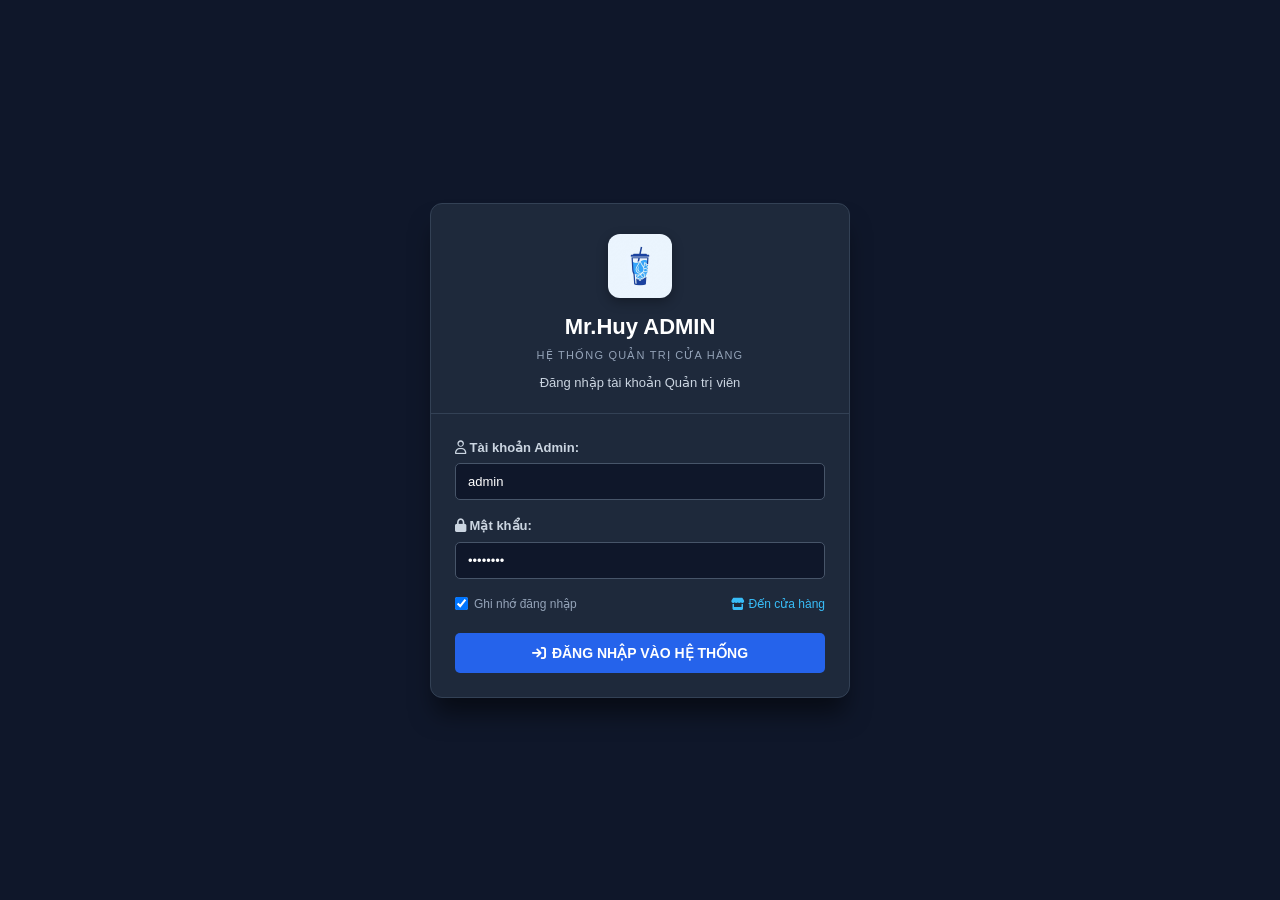
==== admin.html @ f458b7d9 "feat: complete thermomall e-commerce web app (no popup, toast notifications, customer profile edit, " ====
<!DOCTYPE html>
<html lang="vi">
<head>
    <meta charset="UTF-8">
    <meta name="viewport" content="width=device-width, initial-scale=1.0">
    <title>Mr.Huy Admin - Hệ Thống Quản Trị Cửa Hàng</title>
    <!-- Font Awesome Icons -->
    <link rel="stylesheet" href="https://cdnjs.cloudflare.com/ajax/libs/font-awesome/6.4.0/css/all.min.css">
    <!-- Admin Stylesheet -->
    <link rel="stylesheet" href="css/admin.css">
</head>
<body>

    <!-- ========================================================
         MÀN HÌNH ĐĂNG NHẬP BẮT BUỘC BAN ĐẦU CHO ADMIN
         (Mới vào bắt buộc đăng nhập để vào hệ thống quản trị)
         ======================================================== -->
    <div id="adminLoginScreen" style="position: fixed; inset: 0; background: #0f172a; z-index: 99999; display: flex; align-items: center; justify-content: center; padding: 20px;">
        <div style="background: #1e293b; border: 1px solid #334155; border-radius: 12px; width: 100%; max-width: 420px; box-shadow: 0 20px 25px -5px rgba(0,0,0,0.5); overflow: hidden;">
            <div style="padding: 30px 24px 20px 24px; text-align: center; border-bottom: 1px solid #334155;">
                <img src="img/logo.png" alt="Mr.Huy Admin Logo" style="width: 64px; height: 64px; border-radius: 12px; margin: 0 auto 12px auto; display: block; object-fit: cover; box-shadow: 0 4px 12px rgba(0,0,0,0.3);">
                <h2 style="color: #fff; font-size: 22px; font-weight: 800; margin: 0;">Mr.Huy ADMIN</h2>
                <p style="font-size: 11px; color: #94a3b8; text-transform: uppercase; letter-spacing: 1.2px; margin-top: 4px;">
                    HỆ THỐNG QUẢN TRỊ CỬA HÀNG
                </p>
                <div style="font-size: 13px; color: #cbd5e1; margin-top: 10px;">
                    Đăng nhập tài khoản Quản trị viên
                </div>
            </div>
            <div style="padding: 24px;">
                <form onsubmit="handleAdminLoginSubmit(event)">
                    <div style="margin-bottom: 16px;">
                        <label style="display: block; font-size: 13px; font-weight: 600; color: #cbd5e1; margin-bottom: 6px;"><i class="fa-regular fa-user"></i> Tài khoản Admin:</label>
                        <input type="text" id="adminInputUser" class="form-input" style="width: 100%; background: #0f172a; border-color: #475569; color: #fff; padding: 10px 12px;" placeholder="Tên đăng nhập admin..." value="admin">
                    </div>
                    <div style="margin-bottom: 16px;">
                        <label style="display: block; font-size: 13px; font-weight: 600; color: #cbd5e1; margin-bottom: 6px;"><i class="fa-solid fa-lock"></i> Mật khẩu:</label>
                        <input type="password" id="adminInputPass" class="form-input" style="width: 100%; background: #0f172a; border-color: #475569; color: #fff; padding: 10px 12px;" placeholder="Mật khẩu admin..." value="admin123">
                    </div>
                    <div style="display: flex; justify-content: space-between; align-items: center; margin-bottom: 20px; font-size: 12px; color: #94a3b8;">
                        <label style="cursor: pointer; display: flex; align-items: center; gap: 6px;">
                            <input type="checkbox" checked> Ghi nhớ đăng nhập
                        </label>
                        <a href="index.html" style="color: #38bdf8; text-decoration: none;"><i class="fa-solid fa-store"></i> Đến cửa hàng</a>
                    </div>
                    <button type="submit" class="btn-admin btn-admin-primary" style="width: 100%; justify-content: center; padding: 12px; font-size: 14px; font-weight: 700;">
                        <i class="fa-solid fa-arrow-right-to-bracket"></i> ĐĂNG NHẬP VÀO HỆ THỐNG
                    </button>
                </form>
            </div>
        </div>
    </div>

    <!-- ========================================================
         GIAO DIỆN BẢNG ĐIỀU KHIỂN CHÍNH (ADMIN DASHBOARD)
         URL RIÊNG BIỆT: admin.html
         KHÔNG CƠ SỞ DỮ LIỆU - PURE GIAO DIỆN MOCKUP
         ======================================================== -->
    <div class="admin-layout" id="adminMainLayout" style="display: none;">
        <!-- SIDEBAR -->
        <aside class="admin-sidebar">
            <div class="admin-sidebar-brand" style="display: flex; align-items: center; gap: 10px;">
                <img src="img/logo.png" alt="Mr.Huy Logo" style="width: 36px; height: 36px; border-radius: 8px; object-fit: cover;">
                <h2>Mr.Huy Admin</h2>
            </div>
            <nav class="admin-sidebar-nav">
                <div class="nav-group-title">Bảng điều khiển</div>
                <div class="admin-nav-item active" id="navDashboard" onclick="switchAdminTab('dashboard')">
                    <i class="fa-solid fa-chart-pie"></i> Tổng quan
                </div>

                <div class="nav-group-title">Giao diện Nghiệp vụ Quản trị</div>
                <div class="admin-nav-item" id="navProducts" onclick="switchAdminTab('products')">
                    <i class="fa-solid fa-box-archive"></i> Quản lý Sản phẩm
                </div>
                <div class="admin-nav-item" id="navUsers" onclick="switchAdminTab('users')">
                    <i class="fa-solid fa-users"></i> Quản lý Người dùng
                </div>
                <div class="admin-nav-item" id="navOrders" onclick="switchAdminTab('orders')">
                    <i class="fa-solid fa-file-invoice-dollar"></i> Quản lý Đơn hàng
                </div>
                <div class="admin-nav-item" id="navStats" onclick="switchAdminTab('stats')">
                    <i class="fa-solid fa-chart-column"></i> Thống kê Top Khách hàng
                </div>
            </nav>

            <div class="admin-sidebar-footer">
                <a href="index.html" target="_blank" class="admin-nav-item" style="padding: 8px 0; color: #38bdf8;">
                    <i class="fa-solid fa-arrow-up-right-from-square"></i> Xem Web Khách Hàng
                </a>
                <div class="admin-nav-item" style="padding: 8px 0; color: #ef4444;" onclick="handleAdminLogoutMock()">
                    <i class="fa-solid fa-power-off"></i> Đăng xuất Admin
                </div>
            </div>
        </aside>

        <!-- MAIN VIEW -->
        <main class="admin-main">
            <!-- TOPBAR: 1. Chức năng đăng nhập & đăng xuất (0.5đ) -->
            <header class="admin-topbar">
                <div class="topbar-page-title" id="pageTitleText">Tổng Quan Hệ Thống Mr.Huy</div>
                <div class="topbar-right-user">
                    <div style="font-size: 13px;" id="adminLoggedNameBox">
                        Quản trị viên: <strong>Quản Trị Viên SGU (admin)</strong>
                    </div>
                    <button class="btn-admin btn-admin-danger" onclick="handleAdminLogoutMock()">
                        <i class="fa-solid fa-right-from-bracket"></i> Đăng xuất
                    </button>
                </div>
            </header>

            <!-- CONTENT BODY -->
            <div class="admin-content-body">

                <!-- TAB 1: TỔNG QUAN (DASHBOARD) -->
                <div id="tabDashboard" class="admin-tab-content">
                    <div class="metrics-grid">
                        <div class="metric-card">
                            <div class="metric-info">
                                <h4>Tổng Doanh Thu</h4>
                                <div class="metric-value" id="dashTotalRevenue" style="color: #16a34a;">3.519.000₫</div>
                            </div>
                            <div class="metric-icon-box metric-icon-green"><i class="fa-solid fa-coins"></i></div>
                        </div>
                        <div class="metric-card">
                            <div class="metric-info">
                                <h4>Tổng Đơn Hàng</h4>
                                <div class="metric-value" id="dashTotalOrders">5 đơn</div>
                            </div>
                            <div class="metric-icon-box metric-icon-blue"><i class="fa-solid fa-receipt"></i></div>
                        </div>
                        <div class="metric-card">
                            <div class="metric-info">
                                <h4>Sản Phẩm Đang Bán</h4>
                                <div class="metric-value" id="dashProductCount">40 sản phẩm</div>
                            </div>
                            <div class="metric-icon-box metric-icon-orange"><i class="fa-solid fa-mug-hot"></i></div>
                        </div>
                        <div class="metric-card">
                            <div class="metric-info">
                                <h4>Khách Hàng Đăng Ký</h4>
                                <div class="metric-value" id="dashUserCount">6 khách</div>
                            </div>
                            <div class="metric-icon-box metric-icon-purple"><i class="fa-solid fa-users"></i></div>
                        </div>
                    </div>

                    <div class="admin-panel">
                        <div class="panel-header">
                            <div class="panel-title"><i class="fa-solid fa-clock" style="color: #eab308;"></i> Đơn Hàng Cần Xác Nhận Gần Đây</div>
                            <button class="btn-admin btn-admin-primary" onclick="switchAdminTab('orders')">Xem tất cả đơn hàng</button>
                        </div>
                        <div class="panel-body" style="padding: 0;">
                            <div class="table-responsive">
                                <table class="admin-table">
                                    <thead>
                                        <tr>
                                            <th>Mã Đơn</th>
                                            <th>Khách Hàng</th>
                                            <th>Địa Chỉ Giao Hàng</th>
                                            <th>Ngày Đặt</th>
                                            <th>Tổng Tiền</th>
                                            <th>Trạng Thái</th>
                                            <th>Chi Tiết</th>
                                        </tr>
                                    </thead>
                                    <tbody id="dashboardRecentOrdersTbody">
                                        <tr>
                                            <td><strong>#DH1005</strong></td>
                                            <td>Vũ Minh Tuấn</td>
                                            <td>99 Láng Hạ, Phường Thành Công, Quận Đống Đa, Hà Nội</td>
                                            <td>2025-03-28</td>
                                            <td style="font-weight: 700; color: #dc2626;">380.000₫</td>
                                            <td><span class="badge-status" style="background:#fef3c7; color:#92400e;">Chưa xác nhận</span></td>
                                            <td><button class="btn-admin btn-admin-outline" style="padding: 4px 8px; font-size: 11px;" onclick="viewOrderDetailMock('DH1005')"><i class="fa-solid fa-eye"></i> Xem</button></td>
                                        </tr>
                                        <tr>
                                            <td><strong>#DH1004</strong></td>
                                            <td>Nguyễn Văn An</td>
                                            <td>123 Nguyễn Huệ, Phường Bến Nghé, Quận 1, TP.HCM</td>
                                            <td>2025-03-15</td>
                                            <td style="font-weight: 700; color: #dc2626;">1.250.000₫</td>
                                            <td><span class="badge-status" style="background:#e0f2fe; color:#0369a1;">Đã xác nhận</span></td>
                                            <td><button class="btn-admin btn-admin-outline" style="padding: 4px 8px; font-size: 11px;" onclick="viewOrderDetailMock('DH1004')"><i class="fa-solid fa-eye"></i> Xem</button></td>
                                        </tr>
                                    </tbody>
                                </table>
                            </div>
                        </div>
                    </div>
                </div>

                <!-- TAB 2: QUẢN LÝ SẢN PHẨM (0.5đ Thêm có preview + 0.5đ Sửa đúng thông tin + 0.75đ Xóa/Ẩn) -->
                <div id="tabProducts" class="admin-tab-content" style="display: none;">
                    <div class="admin-panel">
                        <div class="panel-header">
                            <div class="panel-title"><i class="fa-solid fa-box"></i> Quản Lý Sản Phẩm Mr.Huy</div>
                            <!-- 2. Thêm sản phẩm: đúng phân loại - có upload hình (0.5đ) -->
                            <button class="btn-admin btn-admin-primary" onclick="openAddProductModal()">
                                <i class="fa-solid fa-plus"></i> Thêm Sản Phẩm Mới (Có Preview Ảnh)
                            </button>
                        </div>
                        <!-- BỘ LỌC VÀ TÌM KIẾM SẢN PHẨM REAL-TIME CHO ADMIN (GIỐNG NGƯỜI DÙNG) -->
                        <div style="background: #f8fafc; padding: 12px 20px; border-bottom: 1px solid var(--admin-border); display: flex; flex-wrap: wrap; gap: 12px; align-items: center; justify-content: space-between;">
                            <div style="display: flex; gap: 10px; align-items: center; flex: 1; max-width: 550px;">
                                <div style="position: relative; flex: 1;">
                                    <i class="fa-solid fa-magnifying-glass" style="position: absolute; left: 12px; top: 50%; transform: translateY(-50%); color: #94a3b8;"></i>
                                    <input type="text" id="adminProductSearchInput" class="form-control" placeholder="Tìm kiếm theo tên sản phẩm, mã SP..." style="padding-left: 36px; height: 36px;" oninput="handleAdminProductSearch()">
                                </div>
                                <select id="adminProductCategoryFilter" class="form-control" style="width: 175px; height: 36px;" onchange="handleAdminProductSearch()">
                                    <option value="">Tất cả phân loại</option>
                                    <option value="office">Ly văn phòng</option>
                                    <option value="sport">Bình thể thao</option>
                                    <option value="smart">Bình thông minh</option>
                                    <option value="kids">Bình trẻ em</option>
                                    <option value="gift">Hộp quà tặng</option>
                                </select>
                                <button type="button" class="btn-admin btn-admin-outline" style="height: 36px;" onclick="clearAdminProductSearch()">
                                    <i class="fa-solid fa-rotate-left"></i> Đặt lại
                                </button>
                            </div>
                            <div id="adminProductCountInfo" style="font-size: 13px; color: var(--admin-muted); font-weight: 500;">
                                Hiển thị: <strong id="adminProductCountDisplay" style="color: var(--admin-primary);">40</strong> sản phẩm
                            </div>
                        </div>
                        <div class="panel-body">
                            <div class="table-responsive">
                                <table class="admin-table">
                                    <thead>
                                        <tr>
                                            <th>Mã SP</th>
                                            <th>Hình Ảnh</th>
                                            <th>Tên Sản Phẩm</th>
                                            <th>Phân Loại</th>
                                            <th>Dung Tích</th>
                                            <th>Giá Bán</th>
                                            <th>Đã Bán</th>
                                            <th>Trạng Thái</th>
                                            <th>Hành Động</th>
                                        </tr>
                                    </thead>
                                    <tbody id="adminProductsTbody">
                                        <!-- Rendered dynamically by renderAdminProducts() -->
                                    </tbody>
                                </table>
                            </div>
                        </div>
                    </div>
                </div>

                <!-- TAB 3: QUẢN LÝ USER (0.5đ Thêm, Sửa, Khóa/Mở) -->
                <div id="tabUsers" class="admin-tab-content" style="display: none;">
                    <div class="admin-panel">
                        <div class="panel-header">
                            <div class="panel-title"><i class="fa-solid fa-users-gear"></i> Giao Diện Quản Lý Tài Khoản Người Dùng</div>
                            <button class="btn-admin btn-admin-primary" onclick="openAddUserModal()">
                                <i class="fa-solid fa-user-plus"></i> Thêm Tài Khoản Mới
                            </button>
                        </div>
                        <div class="panel-body">
                            <div class="table-responsive">
                                <table class="admin-table">
                                    <thead>
                                        <tr>
                                            <th>Mã</th>
                                            <th>Tên Đăng Nhập</th>
                                            <th>Họ Và Tên</th>
                                            <th>Email</th>
                                            <th>SĐT</th>
                                            <th>Địa Chỉ</th>
                                            <th>Vai Trò</th>
                                            <th>Trạng Thái</th>
                                            <th>Hành Động (Sửa, Khóa/Mở)</th>
                                        </tr>
                                    </thead>
                                    <tbody id="adminUsersTbody">
                                        <!-- Rendered dynamically by renderAdminUsers() -->
                                    </tbody>
                                </table>
                            </div>
                        </div>
                    </div>
                </div>

                <!-- TAB 4: QUẢN LÝ ĐƠN HÀNG -->
                <div id="tabOrders" class="admin-tab-content" style="display: none;">
                    <div class="admin-panel">
                        <div class="panel-header">
                            <div class="panel-title"><i class="fa-solid fa-truck-fast"></i> Quản Lý Đơn Hàng</div>
                        </div>
                        <div class="panel-body">
                            <!-- Bộ lọc đơn hàng đa năng: Tình trạng / Thời gian / Địa điểm -->
                            <div class="filter-action-bar" style="display: grid; grid-template-columns: repeat(auto-fit, minmax(180px, 1fr)); gap: 12px; align-items: flex-end;">
                                <div>
                                    <label style="display: block; font-weight: 600; margin-bottom: 4px;">Tình trạng đơn hàng:</label>
                                    <select id="orderFilterStatus" class="form-select" style="width: 100%;" onchange="filterAdminOrders()">
                                        <option value="">-- Tất cả trạng thái --</option>
                                        <option value="Chưa xác nhận">Chưa xác nhận</option>
                                        <option value="Đã xác nhận">Đã xác nhận</option>
                                        <option value="Đã giao thành công">Đã giao (thành công)</option>
                                        <option value="Đã hủy đơn">Đã giao (hủy đơn)</option>
                                    </select>
                                </div>
                                <div>
                                    <label style="display: block; font-weight: 600; margin-bottom: 4px;">Từ ngày đặt hàng:</label>
                                    <input type="date" id="orderFilterFromDate" class="form-input" style="width: 100%;" value="2025-01-01" onchange="filterAdminOrders()">
                                </div>
                                <div>
                                    <label style="display: block; font-weight: 600; margin-bottom: 4px;">Đến ngày đặt hàng:</label>
                                    <input type="date" id="orderFilterToDate" class="form-input" style="width: 100%;" value="2025-12-31" onchange="filterAdminOrders()">
                                </div>
                                <div>
                                    <label style="display: block; font-weight: 600; margin-bottom: 4px;">Địa điểm: Tỉnh / TP:</label>
                                    <select id="orderFilterCity" class="form-select" style="width: 100%;" onchange="filterAdminOrders()">
                                        <option value="">-- Tất cả thành phố --</option>
                                        <option value="TP. Hồ Chí Minh">TP. Hồ Chí Minh</option>
                                        <option value="Hà Nội">Hà Nội</option>
                                        <option value="Đà Nẵng">Đà Nẵng</option>
                                    </select>
                                </div>
                                <div style="display: flex; gap: 8px;">
                                    <button class="btn-admin btn-admin-primary" style="flex: 1;" onclick="filterAdminOrders()">
                                        <i class="fa-solid fa-filter"></i> Lọc đơn
                                    </button>
                                    <button class="btn-admin btn-admin-outline" onclick="resetOrderFilters()">
                                        <i class="fa-solid fa-rotate-left"></i> Đặt lại
                                    </button>
                                </div>
                            </div>

                            <div class="table-responsive">
                                <table class="admin-table">
                                    <thead>
                                        <tr>
                                            <th>Mã Đơn</th>
                                            <th>Khách Hàng</th>
                                            <th>Địa Chỉ Giao (Quận/TP)</th>
                                            <th>Ngày Đặt</th>
                                            <th>Tổng Tiền</th>
                                            <th>Trạng Thái</th>
                                            <th>Cập Nhật Tình Trạng</th>
                                            <th>Chi Tiết</th>
                                        </tr>
                                    </thead>
                                    <tbody id="adminOrdersTbody">
                                        <!-- Rendered dynamically by filterAdminOrders() -->
                                    </tbody>
                                </table>
                            </div>
                        </div>
                    </div>
                </div>

                <!-- TAB 5: BÁO CÁO THỐNG KÊ (TOP 5 KHÁCH HÀNG MỨC MUA CAO NHẤT) -->
                <div id="tabStats" class="admin-tab-content" style="display: none;">
                    <div class="admin-panel">
                        <div class="panel-header">
                            <div class="panel-title">
                                <i class="fa-solid fa-crown" style="color: #f59e0b;"></i> Thống Kê 5 Khách Hàng Có Mức Mua Hàng Cao Nhất
                            </div>
                        </div>
                        <div class="panel-body">
                            <!-- Bộ nhập khoảng thời gian thống kê -->
                            <div class="filter-action-bar" style="display: flex; gap: 16px; align-items: flex-end; flex-wrap: wrap;">
                                <div>
                                    <label style="display: block; font-weight: 600; margin-bottom: 4px;">Ngày bắt đầu thống kê:</label>
                                    <input type="date" id="statsStartDate" class="form-input" value="2025-01-01">
                                </div>
                                <div>
                                    <label style="display: block; font-weight: 600; margin-bottom: 4px;">Ngày kết thúc thống kê:</label>
                                    <input type="date" id="statsEndDate" class="form-input" value="2025-12-31">
                                </div>
                                <button class="btn-admin btn-admin-primary" onclick="runCustomerStatistics()">
                                    <i class="fa-solid fa-calculator"></i> TIẾN HÀNH THỐNG KÊ
                                </button>
                                <button class="btn-admin btn-admin-outline" onclick="resetCustomerStatistics()">
                                    <i class="fa-solid fa-rotate-left"></i> Đặt lại
                                </button>
                            </div>

                            <div style="margin-bottom: 14px; font-size: 13px; font-weight: 600; color: #1e3a8a;" id="statsPeriodSummary">
                                <i class="fa-solid fa-chart-line"></i> Bảng dữ liệu được sắp xếp giảm dần theo tổng tiền mua trong kỳ:
                            </div>

                            <div class="table-responsive">
                                <table class="admin-table">
                                    <thead>
                                        <tr>
                                            <th>Hạng</th>
                                            <th>Khách Hàng</th>
                                            <th>Thông Tin Liên Hệ</th>
                                            <th>Số Lượng Đơn</th>
                                            <th>Thời Gian Đặt Hàng</th>
                                            <th>Danh Sách Từng Đơn Hàng (Link xem chi tiết)</th>
                                            <th>Tổng Tiền Mua (₫)</th>
                                        </tr>
                                    </thead>
                                    <tbody id="adminStatsTbody">
                                        <!-- Rendered dynamically by runCustomerStatistics() -->
                                    </tbody>
                                </table>
                            </div>
                        </div>
                    </div>
                </div>

            </div>
        </main>
    </div>

    <!-- ========================================================
         CÁC MODAL GIAO DIỆN PHỤC VỤ WEB-ADMIN
         ======================================================== -->

    <!-- MODAL 1: GIAO DIỆN THÊM / SỬA SẢN PHẨM (Upload hình xem trước + Đúng phân loại) -->
    <div class="admin-modal-overlay" id="productFormModal">
        <div class="admin-modal-card">
            <div class="admin-modal-header">
                <h3 id="pModalTitle" style="font-size: 16px; font-weight: 700;">Thêm Sản Phẩm Mới</h3>
                <button onclick="closeAdminModal('productFormModal')" style="background: none; border: none; font-size: 20px; cursor: pointer;">&times;</button>
            </div>
            <div class="admin-modal-body">
                <input type="hidden" id="editingProductId" value="">
                <div style="margin-bottom: 12px;">
                    <label style="display: block; font-weight: 600; margin-bottom: 4px;">Tên sản phẩm *:</label>
                    <input type="text" id="pInputName" class="form-input" style="width: 100%;" value="Ly Giữ Nhiệt Cao Cấp Inox 304 Iced Americano Kèm Ống Hút Mr.Huy (600ml)">
                </div>

                <div style="display: grid; grid-template-columns: 1fr 1fr; gap: 12px; margin-bottom: 12px;">
                    <div>
                        <!-- Đúng phân loại -->
                        <label style="display: block; font-weight: 600; margin-bottom: 4px;">Phân loại danh mục *:</label>
                        <select id="pSelectCat" class="form-select" style="width: 100%;">
                            <option value="ly-giu-nhiet" selected>Ly giữ nhiệt</option>
                            <option value="binh-the-thao">Bình thể thao</option>
                            <option value="ly-van-phong">Ly văn phòng</option>
                            <option value="ly-hoa-tiet">Bình nước họa tiết</option>
                            <option value="phu-kien">Ống hút & Cọ rửa</option>
                            <option value="hop-qua">Hộp quà tặng</option>
                        </select>
                    </div>
                    <div>
                        <label style="display: block; font-weight: 600; margin-bottom: 4px;">Dung tích:</label>
                        <select id="pSelectCapacity" class="form-select" style="width: 100%;">
                            <option value="350ml">350ml</option>
                            <option value="500ml">500ml</option>
                            <option value="600ml" selected>600ml</option>
                            <option value="750ml">750ml</option>
                            <option value="900ml">900ml</option>
                            <option value="1000ml">1000ml</option>
                        </select>
                    </div>
                </div>

                <div style="display: grid; grid-template-columns: 1fr 1fr; gap: 12px; margin-bottom: 12px;">
                    <div>
                        <label style="display: block; font-weight: 600; margin-bottom: 4px;">Giá bán hiện tại (₫):</label>
                        <input type="number" id="pInputPrice" class="form-input" style="width: 100%;" value="189000">
                    </div>
                    <div>
                        <label style="display: block; font-weight: 600; margin-bottom: 4px;">Lượt đã bán (Khởi tạo):</label>
                        <input type="number" id="pInputSold" class="form-input" style="width: 100%;" value="0" readonly title="Mặc định = 0 khi thêm mới">
                    </div>
                </div>

                <!-- Có upload hình & hiển thị hình ảnh trước khi thêm (0.5đ) -->
                <div style="margin-bottom: 14px; border: 1px dashed #cbd5e1; padding: 12px; border-radius: 6px; background: #f8fafc;">
                    <label style="display: block; font-weight: 600; margin-bottom: 4px;">
                        <i class="fa-solid fa-image"></i> Tải lên hình ảnh sản phẩm (Xem trước ngay):
                    </label>
                    <input type="file" accept="image/*" class="form-input" onchange="previewImageMock(event)">
                    <div style="font-size: 11px; color: #64748b; margin-top: 4px;">* Khung hiển thị hình ảnh trước khi lưu:</div>
                    <div class="img-preview-box" id="previewBoxWrap">
                        <i class="fa-solid fa-mug-hot" id="previewIconFallback" style="font-size: 48px; color: #1e3a8a; display: none;"></i>
                        <img id="previewImgTag" src="img/ly-giu-nhiet-1.png" alt="Xem trước ảnh" style="display: block; max-width: 100%; max-height: 100%; border-radius: 6px;">
                    </div>
                </div>

                <div class="admin-modal-footer">
                    <button type="button" class="btn-admin btn-admin-outline" onclick="closeAdminModal('productFormModal')">Hủy</button>
                    <button type="button" class="btn-admin btn-admin-primary" onclick="handleSaveProductMock(event)">
                        <i class="fa-solid fa-floppy-disk"></i> Lưu Sản Phẩm
                    </button>
                </div>
            </div>
        </div>
    </div>

    <!-- MODAL 2: GIAO DIỆN THÊM / SỬA USER -->
    <div class="admin-modal-overlay" id="userFormModal">
        <div class="admin-modal-card" style="max-width: 500px;">
            <div class="admin-modal-header">
                <h3 id="uModalTitle" style="font-size: 16px; font-weight: 700;">Thêm Người Dùng</h3>
                <button onclick="closeAdminModal('userFormModal')" style="background: none; border: none; font-size: 20px; cursor: pointer;">&times;</button>
            </div>
            <div class="admin-modal-body">
                <input type="hidden" id="editingUserId" value="">
                <div style="margin-bottom: 12px;">
                    <label style="display: block; font-weight: 600; margin-bottom: 4px;">Tên đăng nhập:</label>
                    <input type="text" id="uInputUsername" class="form-input" style="width: 100%;" value="nguyenvana">
                </div>
                <div style="margin-bottom: 12px;">
                    <label style="display: block; font-weight: 600; margin-bottom: 4px;">Họ và tên:</label>
                    <input type="text" id="uInputFullName" class="form-input" style="width: 100%;" value="Nguyễn Văn An">
                </div>
                <div style="display: grid; grid-template-columns: 1fr 1fr; gap: 12px; margin-bottom: 12px;">
                    <div>
                        <label style="display: block; font-weight: 600; margin-bottom: 4px;">Số điện thoại:</label>
                        <input type="tel" id="uInputPhone" class="form-input" style="width: 100%;" value="0912345678">
                    </div>
                    <div>
                        <label style="display: block; font-weight: 600; margin-bottom: 4px;">Email:</label>
                        <input type="email" id="uInputEmail" class="form-input" style="width: 100%;" value="nguyenvana@gmail.com">
                    </div>
                </div>
                <div style="margin-bottom: 12px;">
                    <label style="display: block; font-weight: 600; margin-bottom: 4px;">Địa chỉ:</label>
                    <input type="text" id="uInputAddress" class="form-input" style="width: 100%;" value="123 Nguyễn Huệ, Quận 1, TP.HCM">
                </div>
                <div class="admin-modal-footer">
                    <button type="button" class="btn-admin btn-admin-outline" onclick="closeAdminModal('userFormModal')">Hủy</button>
                    <button type="button" class="btn-admin btn-admin-primary" onclick="handleSaveUserMock(event)">Lưu Người Dùng</button>
                </div>
            </div>
        </div>
    </div>

    <!-- MODAL 3: XEM CHI TIẾT ĐƠN HÀNG TRÊN ADMIN -->
    <div class="admin-modal-overlay" id="orderDetailAdminModal">
        <div class="admin-modal-card">
            <div class="admin-modal-header">
                <h3 id="adminOrderDetailTitle" style="font-size: 16px; font-weight: 700;">Chi Tiết Đơn Hàng #DH1001</h3>
                <button onclick="closeAdminModal('orderDetailAdminModal')" style="background: none; border: none; font-size: 20px; cursor: pointer;">&times;</button>
            </div>
            <div class="admin-modal-body" id="adminOrderDetailDynamicContent">
                <!-- Populated dynamically by viewOrderDetailMock() -->
            </div>
            <div class="admin-modal-footer">
                <button class="btn-admin btn-admin-outline" onclick="closeAdminModal('orderDetailAdminModal')">Đóng</button>
            </div>
        </div>
    </div>

    <!-- Pure Frontend UI Logic Script for Admin (NO DATABASE, NO STORAGE) -->
    <script src="js/app.js"></script>
    <script src="js/admin.js"></script>
</body>
</html>
---- css/admin.css ----
/* ========================================================
   ADMIN DASHBOARD STYLES - THERMOMALL
   Giao diện quản trị viên chuyên nghiệp
   ======================================================== */

:root {
    --admin-primary: #0f172a;
    --admin-secondary: #1e293b;
    --admin-accent: #2563eb;
    --admin-accent-hover: #1d4ed8;
    --admin-bg: #f1f5f9;
    --admin-card: #ffffff;
    --admin-border: #e2e8f0;
    --admin-text: #0f172a;
    --admin-text-muted: #64748b;
    --admin-success: #16a34a;
    --admin-warning: #d97706;
    --admin-danger: #dc2626;
    --admin-info: #0284c7;
}

* {
    margin: 0;
    padding: 0;
    box-sizing: border-box;
    font-family: 'Segoe UI', -apple-system, BlinkMacSystemFont, Roboto, sans-serif;
}

body {
    background-color: var(--admin-bg);
    color: var(--admin-text);
    font-size: 13px;
    line-height: 1.5;
}

.admin-layout {
    display: flex;
    min-height: 100vh;
}

/* Sidebar */
.admin-sidebar {
    width: 250px;
    background-color: var(--admin-primary);
    color: #cbd5e1;
    display: flex;
    flex-direction: column;
    flex-shrink: 0;
}

.admin-sidebar-brand {
    padding: 20px;
    display: flex;
    align-items: center;
    gap: 12px;
    border-bottom: 1px solid rgba(255, 255, 255, 0.08);
}

.admin-sidebar-brand h2 {
    font-size: 17px;
    font-weight: 800;
    color: #fff;
    letter-spacing: 0.5px;
}

.admin-sidebar-nav {
    padding: 16px 0;
    flex: 1;
}

.nav-group-title {
    font-size: 11px;
    text-transform: uppercase;
    color: #64748b;
    font-weight: 700;
    padding: 10px 20px 4px 20px;
    letter-spacing: 0.5px;
}

.admin-nav-item {
    padding: 11px 20px;
    display: flex;
    align-items: center;
    gap: 12px;
    color: #94a3b8;
    font-weight: 600;
    cursor: pointer;
    transition: all 0.2s;
}

.admin-nav-item:hover {
    background-color: var(--admin-secondary);
    color: #fff;
}

.admin-nav-item.active {
    background-color: var(--admin-accent);
    color: #fff;
}

.admin-sidebar-footer {
    padding: 16px 20px;
    border-top: 1px solid rgba(255, 255, 255, 0.08);
}

/* Main Content Area */
.admin-main {
    flex: 1;
    display: flex;
    flex-direction: column;
    min-width: 0;
    overflow-y: auto;
}

/* Top Navbar */
.admin-topbar {
    background: #fff;
    height: 60px;
    display: flex;
    align-items: center;
    justify-content: space-between;
    padding: 0 24px;
    border-bottom: 1px solid var(--admin-border);
    box-shadow: 0 1px 2px rgba(0, 0, 0, 0.04);
}

.topbar-page-title {
    font-size: 17px;
    font-weight: 700;
    color: var(--admin-text);
}

.topbar-right-user {
    display: flex;
    align-items: center;
    gap: 16px;
}

/* Content Container */
.admin-content-body {
    padding: 24px;
    flex: 1;
}

/* Dashboard Metric Cards */
.metrics-grid {
    display: grid;
    grid-template-columns: repeat(4, 1fr);
    gap: 16px;
    margin-bottom: 24px;
}

.metric-card {
    background: #fff;
    border-radius: 8px;
    padding: 20px;
    border: 1px solid var(--admin-border);
    box-shadow: 0 1px 3px rgba(0, 0, 0, 0.05);
    display: flex;
    align-items: center;
    justify-content: space-between;
}

.metric-info h4 {
    font-size: 12px;
    font-weight: 600;
    color: var(--admin-text-muted);
    text-transform: uppercase;
    margin-bottom: 4px;
}

.metric-info .metric-value {
    font-size: 22px;
    font-weight: 800;
    color: var(--admin-text);
}

.metric-icon-box {
    width: 48px;
    height: 48px;
    border-radius: 10px;
    display: flex;
    align-items: center;
    justify-content: center;
    font-size: 22px;
}

.metric-icon-blue { background: #eff6ff; color: #2563eb; }
.metric-icon-green { background: #f0fdf4; color: #16a34a; }
.metric-icon-orange { background: #fff7ed; color: #ea580c; }
.metric-icon-purple { background: #faf5ff; color: #9333ea; }

/* Panel / Card Container */
.admin-panel {
    background: #fff;
    border-radius: 8px;
    border: 1px solid var(--admin-border);
    box-shadow: 0 1px 3px rgba(0, 0, 0, 0.05);
    margin-bottom: 24px;
}

.panel-header {
    padding: 16px 20px;
    border-bottom: 1px solid var(--admin-border);
    display: flex;
    align-items: center;
    justify-content: space-between;
    flex-wrap: wrap;
    gap: 12px;
}

.panel-title {
    font-size: 15px;
    font-weight: 700;
    color: var(--admin-text);
    display: flex;
    align-items: center;
    gap: 8px;
}

.panel-body {
    padding: 20px;
}

/* Filters & Actions Bar */
.filter-action-bar {
    display: flex;
    align-items: center;
    gap: 12px;
    flex-wrap: wrap;
    margin-bottom: 16px;
    background: #f8fafc;
    padding: 12px 16px;
    border-radius: 6px;
    border: 1px solid var(--admin-border);
}

.form-select, .form-input {
    padding: 7px 12px;
    border: 1px solid var(--admin-border);
    border-radius: 5px;
    font-size: 13px;
    background: #fff;
    color: var(--admin-text);
}

.btn-admin {
    padding: 8px 16px;
    border-radius: 5px;
    font-weight: 600;
    font-size: 13px;
    cursor: pointer;
    border: none;
    display: inline-flex;
    align-items: center;
    gap: 6px;
    transition: all 0.2s;
}

.btn-admin-primary { background: var(--admin-accent); color: #fff; }
.btn-admin-primary:hover { background: var(--admin-accent-hover); }
.btn-admin-success { background: var(--admin-success); color: #fff; }
.btn-admin-danger { background: var(--admin-danger); color: #fff; }
.btn-admin-outline { background: #fff; border: 1px solid var(--admin-border); color: var(--admin-text); }
.btn-admin-outline:hover { background: #f1f5f9; }

/* Data Tables */
.table-responsive {
    width: 100%;
    overflow-x: auto;
}

.admin-table {
    width: 100%;
    border-collapse: collapse;
    text-align: left;
}

.admin-table th {
    background: #f8fafc;
    padding: 12px 14px;
    font-weight: 700;
    color: var(--admin-text-muted);
    font-size: 12px;
    text-transform: uppercase;
    border-bottom: 2px solid var(--admin-border);
    white-space: nowrap;
}

.admin-table td {
    padding: 12px 14px;
    border-bottom: 1px solid var(--admin-border);
    vertical-align: middle;
}

.admin-table tbody tr:hover {
    background: #f8fafc;
}

/* Badges */
.badge-status {
    padding: 3px 8px;
    border-radius: 12px;
    font-size: 11px;
    font-weight: 700;
    display: inline-block;
}

.badge-active { background: #dcfce7; color: #166534; }
.badge-locked { background: #fee2e2; color: #991b1b; }
.badge-hidden { background: #e2e8f0; color: #475569; }

/* Image preview box in form */
.img-preview-box {
    width: 130px;
    height: 130px;
    border: 2px dashed var(--admin-border);
    border-radius: 8px;
    display: flex;
    align-items: center;
    justify-content: center;
    overflow: hidden;
    background: #f8fafc;
    margin-top: 8px;
}

/* Modal styles for Admin */
.admin-modal-overlay {
    position: fixed;
    top: 0;
    left: 0;
    width: 100vw;
    height: 100vh;
    background: rgba(0, 0, 0, 0.5);
    display: none;
    align-items: center;
    justify-content: center;
    z-index: 3000;
    padding: 20px;
}

.admin-modal-overlay.active {
    display: flex;
}

.admin-modal-card {
    background: #fff;
    border-radius: 8px;
    width: 100%;
    max-width: 650px;
    max-height: 90vh;
    overflow-y: auto;
    box-shadow: 0 20px 25px -5px rgba(0, 0, 0, 0.2);
}

.admin-modal-header {
    padding: 16px 20px;
    border-bottom: 1px solid var(--admin-border);
    display: flex;
    justify-content: space-between;
    align-items: center;
    background: #f8fafc;
}

.admin-modal-body {
    padding: 20px;
}

.admin-modal-footer {
    padding: 14px 20px;
    border-top: 1px solid var(--admin-border);
    display: flex;
    justify-content: flex-end;
    gap: 10px;
    background: #f8fafc;
}

/* ========================================================
   TOAST NOTIFICATION SYSTEM (THAY THẾ TOÀN BỘ POPUP NATIVE)
   ======================================================== */
.toast-container {
    position: fixed;
    top: 24px;
    right: 24px;
    z-index: 999999;
    display: flex;
    flex-direction: column;
    gap: 10px;
    pointer-events: none;
}
.toast-item {
    pointer-events: auto;
    min-width: 280px;
    max-width: 440px;
    padding: 14px 18px;
    border-radius: 8px;
    box-shadow: 0 10px 25px -5px rgba(0, 0, 0, 0.15), 0 8px 10px -6px rgba(0, 0, 0, 0.1);
    display: flex;
    align-items: flex-start;
    gap: 12px;
    font-size: 13px;
    line-height: 1.5;
    animation: toastSlideIn 0.3s cubic-bezier(0.16, 1, 0.3, 1) forwards;
    transition: all 0.3s ease;
    border-left: 5px solid #3b82f6;
    background: #ffffff;
    color: #0f172a;
}
.toast-item.toast-success {
    border-left-color: #10b981;
}
.toast-item.toast-success .toast-icon { color: #10b981; }
.toast-item.toast-info {
    border-left-color: #3b82f6;
}
.toast-item.toast-info .toast-icon { color: #3b82f6; }
.toast-item.toast-warning {
    border-left-color: #f59e0b;
}
.toast-item.toast-warning .toast-icon { color: #f59e0b; }
.toast-item.toast-danger {
    border-left-color: #ef4444;
}
.toast-item.toast-danger .toast-icon { color: #ef4444; }

@keyframes toastSlideIn {
    from {
        opacity: 0;
        transform: translateX(50px);
    }
    to {
        opacity: 1;
        transform: translateX(0);
    }
}
@keyframes toastSlideOut {
    from {
        opacity: 1;
        transform: translateX(0);
    }
    to {
        opacity: 0;
        transform: translateX(50px);
    }
}
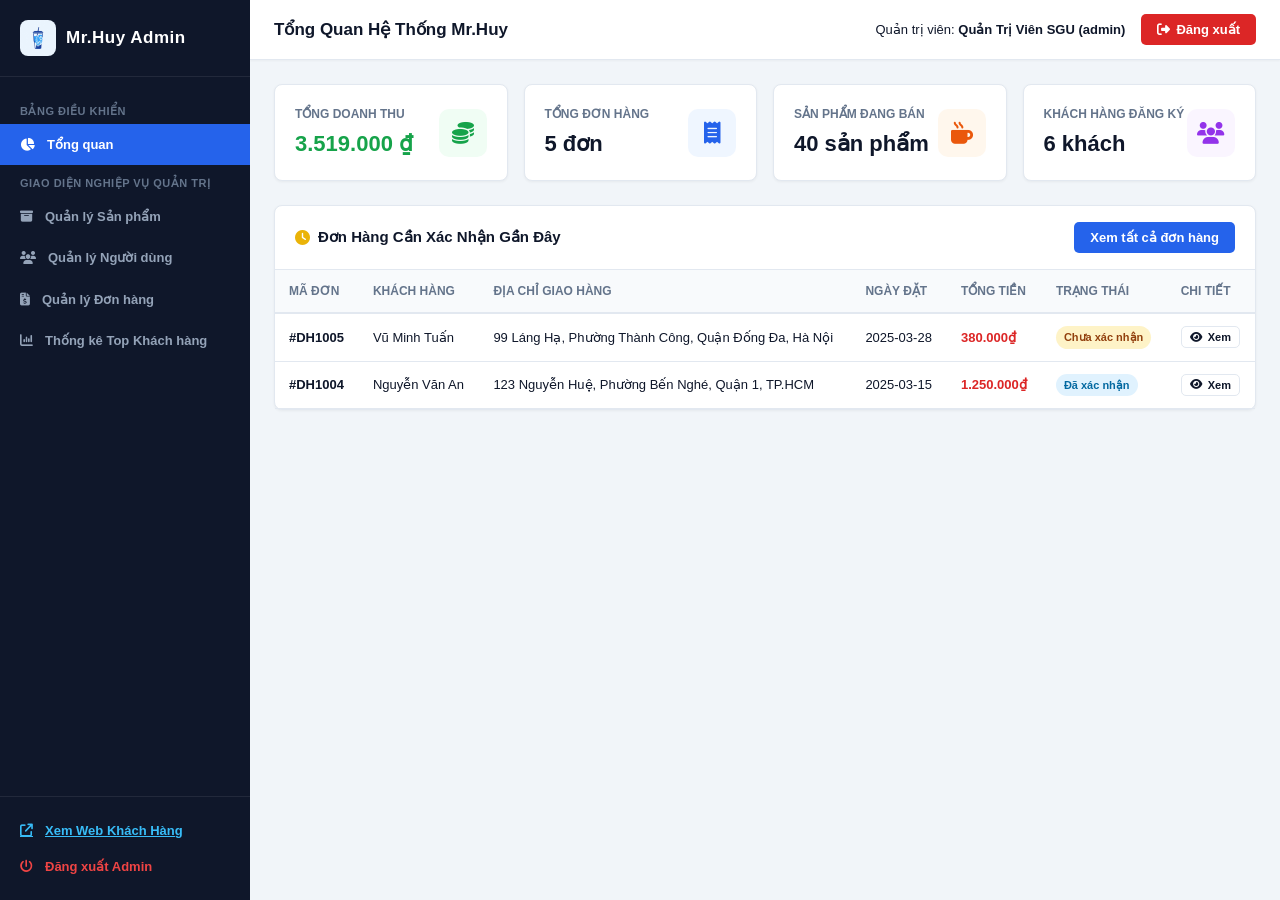
==== commit cd530276: "Chuyen toan bo popup thanh cac trang HTML rieng, bo in hoa don, sua loi dieu huong mua hang sang tha" ====
--- a/admin.html
+++ b/admin.html
@@ -12,10 +12,9 @@
 <body>
 
     <!-- ========================================================
-         MÀN HÌNH ĐĂNG NHẬP BẮT BUỘC BAN ĐẦU CHO ADMIN
-         (Mới vào bắt buộc đăng nhập để vào hệ thống quản trị)
+         MÀN HÌNH ĐĂNG NHẬP (Chỉ hiển thị khi Admin chủ động Đăng xuất)
          ======================================================== -->
-    <div id="adminLoginScreen" style="position: fixed; inset: 0; background: #0f172a; z-index: 99999; display: flex; align-items: center; justify-content: center; padding: 20px;">
+    <div id="adminLoginScreen" style="position: fixed; inset: 0; background: #0f172a; z-index: 99999; display: none; align-items: center; justify-content: center; padding: 20px;">
         <div style="background: #1e293b; border: 1px solid #334155; border-radius: 12px; width: 100%; max-width: 420px; box-shadow: 0 20px 25px -5px rgba(0,0,0,0.5); overflow: hidden;">
             <div style="padding: 30px 24px 20px 24px; text-align: center; border-bottom: 1px solid #334155;">
                 <img src="img/logo.png" alt="Mr.Huy Admin Logo" style="width: 64px; height: 64px; border-radius: 12px; margin: 0 auto 12px auto; display: block; object-fit: cover; box-shadow: 0 4px 12px rgba(0,0,0,0.3);">
@@ -409,137 +408,10 @@
     </div>
 
     <!-- ========================================================
-         CÁC MODAL GIAO DIỆN PHỤC VỤ WEB-ADMIN
+         TOÀN BỘ CHỨC NĂNG ĐÃ CHUYỂN SANG TRANG HTML RIÊNG BIỆT (KHÔNG DÙNG POPUP)
          ======================================================== -->
 
-    <!-- MODAL 1: GIAO DIỆN THÊM / SỬA SẢN PHẨM (Upload hình xem trước + Đúng phân loại) -->
-    <div class="admin-modal-overlay" id="productFormModal">
-        <div class="admin-modal-card">
-            <div class="admin-modal-header">
-                <h3 id="pModalTitle" style="font-size: 16px; font-weight: 700;">Thêm Sản Phẩm Mới</h3>
-                <button onclick="closeAdminModal('productFormModal')" style="background: none; border: none; font-size: 20px; cursor: pointer;">&times;</button>
-            </div>
-            <div class="admin-modal-body">
-                <input type="hidden" id="editingProductId" value="">
-                <div style="margin-bottom: 12px;">
-                    <label style="display: block; font-weight: 600; margin-bottom: 4px;">Tên sản phẩm *:</label>
-                    <input type="text" id="pInputName" class="form-input" style="width: 100%;" value="Ly Giữ Nhiệt Cao Cấp Inox 304 Iced Americano Kèm Ống Hút Mr.Huy (600ml)">
-                </div>
-
-                <div style="display: grid; grid-template-columns: 1fr 1fr; gap: 12px; margin-bottom: 12px;">
-                    <div>
-                        <!-- Đúng phân loại -->
-                        <label style="display: block; font-weight: 600; margin-bottom: 4px;">Phân loại danh mục *:</label>
-                        <select id="pSelectCat" class="form-select" style="width: 100%;">
-                            <option value="ly-giu-nhiet" selected>Ly giữ nhiệt</option>
-                            <option value="binh-the-thao">Bình thể thao</option>
-                            <option value="ly-van-phong">Ly văn phòng</option>
-                            <option value="ly-hoa-tiet">Bình nước họa tiết</option>
-                            <option value="phu-kien">Ống hút & Cọ rửa</option>
-                            <option value="hop-qua">Hộp quà tặng</option>
-                        </select>
-                    </div>
-                    <div>
-                        <label style="display: block; font-weight: 600; margin-bottom: 4px;">Dung tích:</label>
-                        <select id="pSelectCapacity" class="form-select" style="width: 100%;">
-                            <option value="350ml">350ml</option>
-                            <option value="500ml">500ml</option>
-                            <option value="600ml" selected>600ml</option>
-                            <option value="750ml">750ml</option>
-                            <option value="900ml">900ml</option>
-                            <option value="1000ml">1000ml</option>
-                        </select>
-                    </div>
-                </div>
-
-                <div style="display: grid; grid-template-columns: 1fr 1fr; gap: 12px; margin-bottom: 12px;">
-                    <div>
-                        <label style="display: block; font-weight: 600; margin-bottom: 4px;">Giá bán hiện tại (₫):</label>
-                        <input type="number" id="pInputPrice" class="form-input" style="width: 100%;" value="189000">
-                    </div>
-                    <div>
-                        <label style="display: block; font-weight: 600; margin-bottom: 4px;">Lượt đã bán (Khởi tạo):</label>
-                        <input type="number" id="pInputSold" class="form-input" style="width: 100%;" value="0" readonly title="Mặc định = 0 khi thêm mới">
-                    </div>
-                </div>
-
-                <!-- Có upload hình & hiển thị hình ảnh trước khi thêm (0.5đ) -->
-                <div style="margin-bottom: 14px; border: 1px dashed #cbd5e1; padding: 12px; border-radius: 6px; background: #f8fafc;">
-                    <label style="display: block; font-weight: 600; margin-bottom: 4px;">
-                        <i class="fa-solid fa-image"></i> Tải lên hình ảnh sản phẩm (Xem trước ngay):
-                    </label>
-                    <input type="file" accept="image/*" class="form-input" onchange="previewImageMock(event)">
-                    <div style="font-size: 11px; color: #64748b; margin-top: 4px;">* Khung hiển thị hình ảnh trước khi lưu:</div>
-                    <div class="img-preview-box" id="previewBoxWrap">
-                        <i class="fa-solid fa-mug-hot" id="previewIconFallback" style="font-size: 48px; color: #1e3a8a; display: none;"></i>
-                        <img id="previewImgTag" src="img/ly-giu-nhiet-1.png" alt="Xem trước ảnh" style="display: block; max-width: 100%; max-height: 100%; border-radius: 6px;">
-                    </div>
-                </div>
-
-                <div class="admin-modal-footer">
-                    <button type="button" class="btn-admin btn-admin-outline" onclick="closeAdminModal('productFormModal')">Hủy</button>
-                    <button type="button" class="btn-admin btn-admin-primary" onclick="handleSaveProductMock(event)">
-                        <i class="fa-solid fa-floppy-disk"></i> Lưu Sản Phẩm
-                    </button>
-                </div>
-            </div>
-        </div>
-    </div>
-
-    <!-- MODAL 2: GIAO DIỆN THÊM / SỬA USER -->
-    <div class="admin-modal-overlay" id="userFormModal">
-        <div class="admin-modal-card" style="max-width: 500px;">
-            <div class="admin-modal-header">
-                <h3 id="uModalTitle" style="font-size: 16px; font-weight: 700;">Thêm Người Dùng</h3>
-                <button onclick="closeAdminModal('userFormModal')" style="background: none; border: none; font-size: 20px; cursor: pointer;">&times;</button>
-            </div>
-            <div class="admin-modal-body">
-                <input type="hidden" id="editingUserId" value="">
-                <div style="margin-bottom: 12px;">
-                    <label style="display: block; font-weight: 600; margin-bottom: 4px;">Tên đăng nhập:</label>
-                    <input type="text" id="uInputUsername" class="form-input" style="width: 100%;" value="nguyenvana">
-                </div>
-                <div style="margin-bottom: 12px;">
-                    <label style="display: block; font-weight: 600; margin-bottom: 4px;">Họ và tên:</label>
-                    <input type="text" id="uInputFullName" class="form-input" style="width: 100%;" value="Nguyễn Văn An">
-                </div>
-                <div style="display: grid; grid-template-columns: 1fr 1fr; gap: 12px; margin-bottom: 12px;">
-                    <div>
-                        <label style="display: block; font-weight: 600; margin-bottom: 4px;">Số điện thoại:</label>
-                        <input type="tel" id="uInputPhone" class="form-input" style="width: 100%;" value="0912345678">
-                    </div>
-                    <div>
-                        <label style="display: block; font-weight: 600; margin-bottom: 4px;">Email:</label>
-                        <input type="email" id="uInputEmail" class="form-input" style="width: 100%;" value="nguyenvana@gmail.com">
-                    </div>
-                </div>
-                <div style="margin-bottom: 12px;">
-                    <label style="display: block; font-weight: 600; margin-bottom: 4px;">Địa chỉ:</label>
-                    <input type="text" id="uInputAddress" class="form-input" style="width: 100%;" value="123 Nguyễn Huệ, Quận 1, TP.HCM">
-                </div>
-                <div class="admin-modal-footer">
-                    <button type="button" class="btn-admin btn-admin-outline" onclick="closeAdminModal('userFormModal')">Hủy</button>
-                    <button type="button" class="btn-admin btn-admin-primary" onclick="handleSaveUserMock(event)">Lưu Người Dùng</button>
-                </div>
-            </div>
-        </div>
-    </div>
-
-    <!-- MODAL 3: XEM CHI TIẾT ĐƠN HÀNG TRÊN ADMIN -->
-    <div class="admin-modal-overlay" id="orderDetailAdminModal">
-        <div class="admin-modal-card">
-            <div class="admin-modal-header">
-                <h3 id="adminOrderDetailTitle" style="font-size: 16px; font-weight: 700;">Chi Tiết Đơn Hàng #DH1001</h3>
-                <button onclick="closeAdminModal('orderDetailAdminModal')" style="background: none; border: none; font-size: 20px; cursor: pointer;">&times;</button>
-            </div>
-            <div class="admin-modal-body" id="adminOrderDetailDynamicContent">
-                <!-- Populated dynamically by viewOrderDetailMock() -->
-            </div>
-            <div class="admin-modal-footer">
-                <button class="btn-admin btn-admin-outline" onclick="closeAdminModal('orderDetailAdminModal')">Đóng</button>
-            </div>
-        </div>
-    </div>
+    <!-- Tất cả chức năng Thêm/Sửa Sản Phẩm, Thêm/Sửa Người Dùng và Chi Tiết Đơn Hàng đã được chuyển sang các trang HTML riêng biệt (product-detail.html, admin-user.html, order-detail.html) -->
 
     <!-- Pure Frontend UI Logic Script for Admin (NO DATABASE, NO STORAGE) -->
     <script src="js/app.js"></script>
--- a/css/admin.css
+++ b/css/admin.css
@@ -339,6 +339,10 @@
     padding: 20px;
 }
 
+#productFormModal {
+    z-index: 3500 !important;
+}
+
 .admin-modal-overlay.active {
     display: flex;
 }
